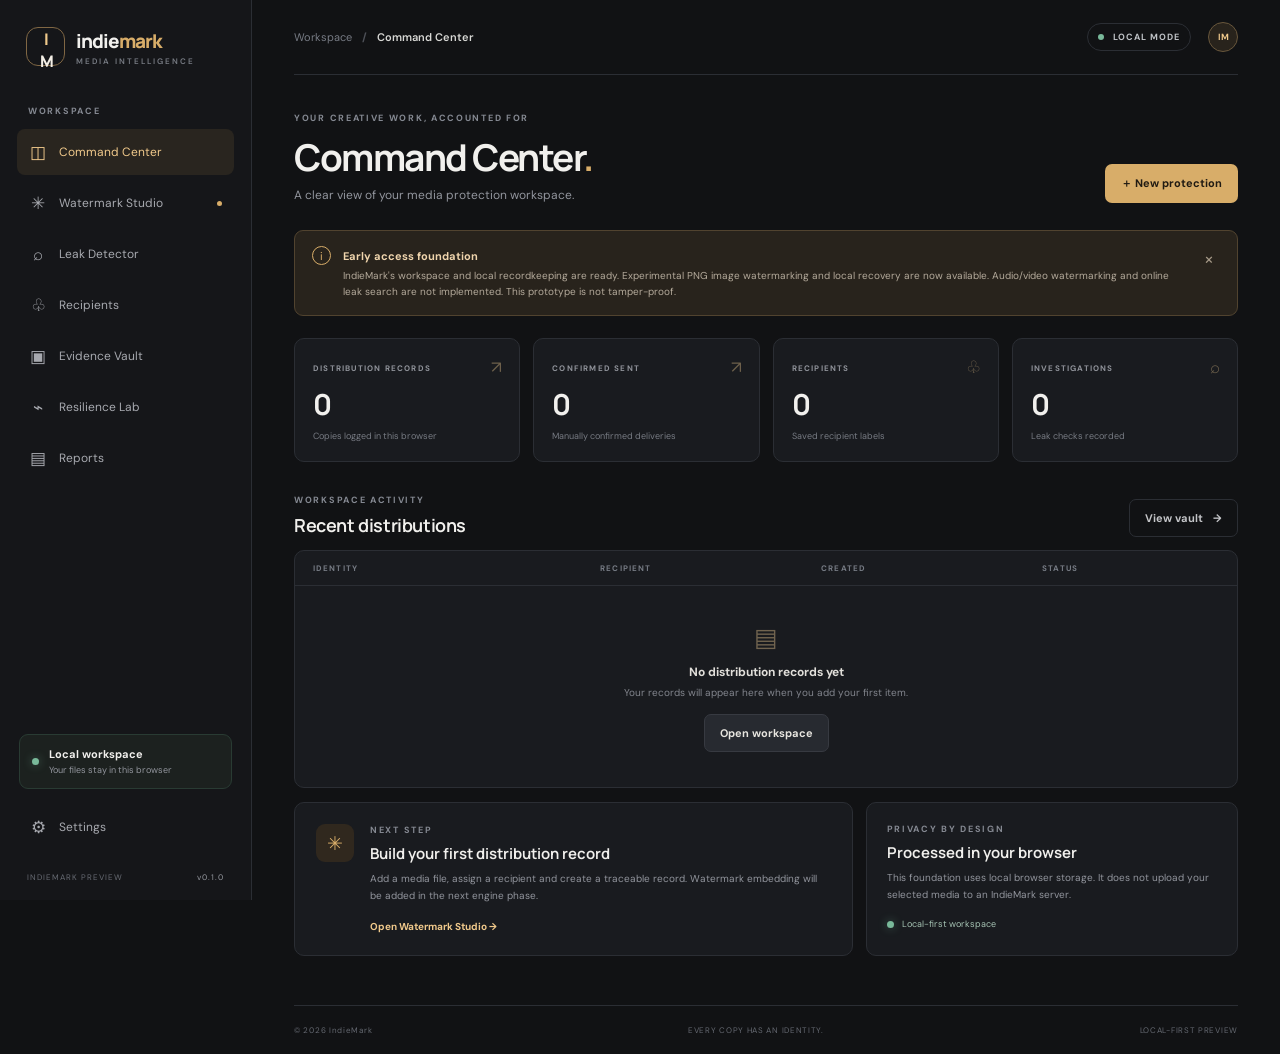
==== index.html @ f2487a39 "Load video engine and local workspace modules" ====
<!doctype html>
<html lang="en">
<head>
  <meta charset="utf-8">
  <meta name="viewport" content="width=device-width, initial-scale=1">
  <meta name="theme-color" content="#111214">
  <meta name="description" content="IndieMark — private, browser-based media protection workspace.">

  <title>IndieMark — Every copy has an identity</title>

  <link rel="preconnect" href="https://fonts.googleapis.com">
  <link rel="preconnect" href="https://fonts.gstatic.com" crossorigin>

  <link href="https://fonts.googleapis.com/css2?family=DM+Sans:wght@400;500;600;700&family=Manrope:wght@400;500;600;700;800&display=swap" rel="stylesheet">

  <link rel="stylesheet" href="styles.css">
</head>

<body>
  <div class="app-shell">

    <aside class="sidebar" id="sidebar">

      <a class="brand" href="#" data-page="dashboard" aria-label="IndieMark home">
        <span class="brand-mark">I<span>M</span></span>
        <span class="brand-name">
          indie<span>mark</span>
          <small>MEDIA INTELLIGENCE</small>
        </span>
      </a>

      <div class="workspace-label">WORKSPACE</div>

      <nav class="nav">
        <button class="nav-item active" data-page="dashboard">
          <span class="nav-icon">◫</span> Command Center
        </button>

        <button class="nav-item" data-page="studio">
          <span class="nav-icon">✳</span> Watermark Studio
          <i class="nav-dot"></i>
        </button>

        <button class="nav-item" data-page="detector">
          <span class="nav-icon">⌕</span> Leak Detector
        </button>

        <button class="nav-item" data-page="recipients">
          <span class="nav-icon">♧</span> Recipients
        </button>

        <button class="nav-item" data-page="vault">
          <span class="nav-icon">▣</span> Evidence Vault
        </button>

        <button class="nav-item" data-page="lab">
          <span class="nav-icon">⌁</span> Resilience Lab
        </button>

        <button class="nav-item" data-page="reports">
          <span class="nav-icon">▤</span> Reports
        </button>
      </nav>

      <div class="sidebar-bottom">

        <div class="local-card">
          <span class="pulse"></span>
          <div>
            <b>Local workspace</b>
            <small>Your files stay in this browser</small>
          </div>
        </div>

        <button class="nav-item" data-page="settings">
          <span class="nav-icon">⚙</span> Settings
        </button>

        <div class="sidebar-foot">
          INDIEMARK PREVIEW <span>v0.1.0</span>
        </div>

      </div>
    </aside>


    <main class="main">

      <header class="topbar">

        <button class="mobile-menu" id="mobileMenu" aria-label="Open navigation">
          ☰
        </button>

        <div class="crumb">
          <span>Workspace</span>
          <b>/</b>
          <strong id="pageCrumb">Command Center</strong>
        </div>

        <div class="top-actions">
          <span class="secure-pill">
            <i></i> LOCAL MODE
          </span>

          <button class="avatar" title="Local profile">IM</button>
        </div>

      </header>


      <!-- COMMAND CENTER -->

      <section class="page active" id="page-dashboard">

        <div class="page-heading">

          <div>
            <div class="eyebrow">YOUR CREATIVE WORK, ACCOUNTED FOR</div>

            <h1>Command Center<span>.</span></h1>

            <p class="subheading">
              A clear view of your media protection workspace.
            </p>
          </div>

          <button class="button primary" data-go="studio">
            ＋ New protection
          </button>

        </div>


        <div class="notice">

          <span class="notice-icon">i</span>

          <div>
            <b>Early access foundation</b>

            <p>
              IndieMark's workspace and local recordkeeping are ready.
              Experimental PNG image watermarking and local recovery are now available.
              Audio/video watermarking and online leak search are not
              implemented. This prototype is not tamper-proof.
            </p>
          </div>

          <button class="notice-close" id="dismissNotice" aria-label="Dismiss">
            ×
          </button>

        </div>


        <div class="stats-grid">

          <article class="stat-card">
            <span class="stat-label">DISTRIBUTION RECORDS</span>
            <strong id="statRecords">0</strong>
            <small>Copies logged in this browser</small>
            <span class="stat-symbol">↗</span>
          </article>

          <article class="stat-card">
            <span class="stat-label">CONFIRMED SENT</span>
            <strong id="statSent">0</strong>
            <small>Manually confirmed deliveries</small>
            <span class="stat-symbol">↗</span>
          </article>

          <article class="stat-card">
            <span class="stat-label">RECIPIENTS</span>
            <strong id="statRecipients">0</strong>
            <small>Saved recipient labels</small>
            <span class="stat-symbol">♧</span>
          </article>

          <article class="stat-card">
            <span class="stat-label">INVESTIGATIONS</span>
            <strong id="statCases">0</strong>
            <small>Leak checks recorded</small>
            <span class="stat-symbol">⌕</span>
          </article>

        </div>


        <div class="section-row">

          <div>
            <div class="eyebrow">WORKSPACE ACTIVITY</div>
            <h2>Recent distributions</h2>
          </div>

          <button class="button ghost" data-go="vault">
            View vault <span>→</span>
          </button>

        </div>


        <div class="panel table-panel">

          <div class="table-head">
            <span>IDENTITY</span>
            <span>RECIPIENT</span>
            <span>CREATED</span>
            <span>STATUS</span>
          </div>

          <div id="recentRows" class="empty-state">

            <div class="empty-icon">▤</div>

            <b>No distribution records yet</b>

            <p>
              Your records will appear here when you add your first item.
            </p>

            <button class="button secondary" data-go="studio">
              Open workspace
            </button>

          </div>

        </div>


        <div class="bottom-grid">

          <article class="panel feature-panel">

            <div class="feature-icon">✳</div>

            <div>
              <div class="eyebrow">NEXT STEP</div>

              <h3>Build your first distribution record</h3>

              <p>
                Add a media file, assign a recipient and create a traceable
                record. Watermark embedding will be added in the next engine
                phase.
              </p>

              <button class="text-button" data-go="studio">
                Open Watermark Studio →
              </button>
            </div>

          </article>


          <article class="panel privacy-panel">

            <div class="eyebrow">PRIVACY BY DESIGN</div>

            <h3>Processed in your browser</h3>

            <p>
              This foundation uses local browser storage. It does not upload
              your selected media to an IndieMark server.
            </p>

            <div class="privacy-line">
              <span class="pulse"></span>
              Local-first workspace
            </div>

          </article>

        </div>

      </section>


      <!-- WATERMARK STUDIO -->

      <section class="page" id="page-studio">

        <div class="page-heading">

          <div>
            <div class="eyebrow">CREATE A TRACEABLE DISTRIBUTION</div>

            <h1>Watermark Studio<span>.</span></h1>

            <p class="subheading">
              Add your media, complete its details, choose a recipient, then create and download the protected copy.
            </p>
          </div>

          <span class="status-chip pending">IMAGE ENGINE · EXPERIMENTAL</span>

        </div>


        <div class="two-col">

          <div class="panel form-panel">

            <div class="panel-title">
              <span class="step">01</span>

              <div>
                <h3>Import your media</h3>
                <p>
                  Choose a file from your device. It stays in this browser
                  session.
                </p>
              </div>
            </div>


            <label class="dropzone" for="mediaInput" id="dropzone">

              <input
                type="file"
                id="mediaInput"
                accept="image/jpeg,image/png,image/webp,audio/*,video/*"
              >

              <span class="upload-icon">↑</span>

              <b>
                Drop a file here or <u>browse files</u>
              </b>

              <small>
                Images, audio and video · Browser-supported formats
              </small>

              <div id="fileInfo" class="file-info"></div>

            </label>


            <div class="field">
              <label for="assetName">Asset / project name</label>

              <input
                id="assetName"
                placeholder="e.g. Summer campaign — hero image"
              >
            </div>


            <div class="field">
              <label for="recipientSelect">Recipient</label>

              <select id="recipientSelect">
                <option value="">Choose a saved recipient</option>
              </select>
              <div class="quick-recipient">
                <input id="quickRecipientName" type="text" maxlength="80" placeholder="Or add a recipient name here">
                <button class="button secondary" type="button" id="quickRecipientAdd">＋ Add</button>
              </div>
              <small class="field-hint">Add and select a recipient here — no need to leave this page.</small>
            </div>


            <div class="field">
              <label for="customLabel">
                Optional distribution label
              </label>

              <input
                id="customLabel"
                maxlength="60"
                placeholder="e.g. Client preview · Round 1"
              >
            </div>


            <button class="button primary full" id="createRecord" disabled>
              Create record & continue <span>→</span>
            </button>


            <p class="fine-print">
              PNG images and supported 16-bit PCM WAV files can receive experimental watermarks. Other media is recorded without embedding. Your source file is never overwritten.
            </p>

          </div>


          <div class="panel preview-panel">

            <div class="panel-title">
              <span class="step">02</span>

              <div>
                <h3>Media preview</h3>
                <p>Review the selected source asset.</p>
              </div>
            </div>


            <div class="preview-stage" id="previewStage">

              <div class="preview-empty">
                <span>◈</span>
                <b>Your media preview</b>
                <small>Select a file to see it here</small>
              </div>

            </div>


            <div class="preview-meta">
              <span>FILE HASH</span>
              <b id="previewHash">Not calculated</b>
            </div>


            <div class="engine-note">
              <span>✧</span>

              <div>
                <b>Experimental PNG watermark engine</b>

                <p>
                  PNG export embeds a recoverable prototype ID. Resizing,
                  cropping, screenshots or lossy compression may destroy it.
                </p>
              </div>
            </div>

          </div>

        </div>

      </section>


      <!-- LEAK DETECTOR -->

      <section class="page" id="page-detector">

        <div class="page-heading">

          <div>
            <div class="eyebrow">VERIFY A SUSPECTED COPY</div>

            <h1>Leak Detector<span>.</span></h1>

            <p class="subheading">
              Try to recover an experimental image watermark, then compare exact file hashes.
            </p>
          </div>

        </div>


        <div class="panel detector-panel">

          <div class="detector-intro">

            <div class="detector-mark">⌕</div>

            <div>
              <h3>Inspect a suspected media file</h3>

              <p>
                Choose a file to calculate its SHA-256 fingerprint and compare
                it with hashes in your local vault.
              </p>
            </div>

          </div>


          <label class="dropzone compact" for="suspectInput">

            <input
              type="file"
              id="suspectInput"
              accept="image/*,audio/*,video/*"
            >

            <span class="upload-icon">↑</span>

            <b>Choose suspected file</b>

            <small>
              Analysis is performed locally in your browser
            </small>

          </label>


          <div id="detectorResult" class="result-box hidden"></div>


          <button class="button primary" id="analyzeSuspect" disabled>
            Analyze file <span>→</span>
          </button>


          <p class="fine-print">
            A recovered ID links to a local distribution record; it does not prove who shared the file. Exact hashes only match identical files. Online searching is not available.
          </p>

        </div>

      </section>


      <!-- RECIPIENTS -->

      <section class="page" id="page-recipients">

        <div class="page-heading">

          <div>
            <div class="eyebrow">PEOPLE & PROJECTS</div>

            <h1>Recipients<span>.</span></h1>

            <p class="subheading">
              Keep recipient labels organized alongside your distribution
              history.
            </p>
          </div>

        </div>


        <div class="panel form-panel narrow">

          <h3>Add a recipient</h3>

          <div class="field">
            <label for="recipientName">Name or label</label>

            <input
              id="recipientName"
              placeholder="Client, studio or collaborator"
            >
          </div>


          <div class="field">
            <label for="recipientNote">Notes (optional)</label>

            <input
              id="recipientNote"
              placeholder="Project or contact context"
            >
          </div>


          <button class="button primary" id="addRecipient">
            ＋ Add recipient
          </button>

        </div>


        <div class="section-row">
          <div>
            <div class="eyebrow">SAVED CONTACTS</div>
            <h2>Recipient register</h2>
          </div>
        </div>


        <div id="recipientList" class="recipient-grid"></div>

      </section>


      <!-- EVIDENCE VAULT -->

      <section class="page" id="page-vault">

        <div class="page-heading">

          <div>
            <div class="eyebrow">YOUR LOCAL RECORDS</div>

            <h1>Evidence Vault<span>.</span></h1>

            <p class="subheading">
              Distribution metadata and file fingerprints saved on this device.
            </p>
          </div>

          <button class="button secondary" id="exportBackup">
            Export backup ↓
          </button>

        </div>


        <div class="vault-banner">

          <span>▣</span>

          <div>
            <b>Metadata-only foundation</b>

            <p>
              This version stores record details and hashes, not your original
              media files. Browser storage can be cleared by your device or
              browser.
            </p>
          </div>

        </div>


        <div class="panel table-panel">

          <div class="table-head vault-head">
            <span>DISTRIBUTION ID</span>
            <span>ASSET</span>
            <span>RECIPIENT</span>
            <span>CREATED</span>
            <span>STATUS</span>
            <span></span>
          </div>

          <div id="vaultRows" class="empty-state">

            <div class="empty-icon">▤</div>

            <b>Your vault is empty</b>

            <p>
              Create a distribution record in Watermark Studio.
            </p>

          </div>

        </div>

      </section>


      <!-- RESILIENCE LAB -->
      <section class="page" id="page-lab">
        <div class="page-heading">
          <div><div class="eyebrow">MEASURE, DON'T GUESS</div><h1>Resilience Lab<span>.</span></h1><p class="subheading">Run real recovery checks after common image transformations.</p></div>
          <span class="status-chip" id="labStatus">READY FOR TESTING</span>
        </div>
        <div class="panel lab-upload-panel">
          <div class="lab-upload-copy"><div class="eyebrow">TEST INPUT</div><h3>Choose a watermarked PNG</h3><p>Use the PNG downloaded from Watermark Studio. The lab checks the original first, then creates transformed copies locally in your browser.</p></div>
          <label class="button secondary lab-file-button" for="labInput">Choose PNG</label>
          <input id="labInput" type="file" accept="image/png,.png" hidden>
          <div class="lab-file-meta" id="labFileMeta">No test image selected</div>
          <div class="lab-baseline" id="labBaseline">Baseline check has not run.</div>
          <button class="button primary" id="runLab" disabled>Run resilience tests <span>→</span></button>
        </div>
        <div class="lab-results-head"><div><div class="eyebrow">MEASURED OUTCOMES</div><h2>Transformation results</h2></div><span class="fine-print" id="labSummary">No tests run yet</span></div>
        <div class="lab-results" id="labResults"><div class="panel lab-empty"><div class="lab-symbol">⌁</div><b>Your test results will appear here</b><p>Select a watermarked PNG to begin. Every result comes from an actual extraction attempt.</p></div></div>
        <div class="panel lab-side lab-disclaimer">
          <div class="eyebrow">HOW TO READ THESE RESULTS</div>
          <div class="legend"><i class="good"></i><div><b>Recovered</b><small>The payload was recovered and its ID matched the baseline ID.</small></div></div>
          <div class="legend"><i class="warn"></i><div><b>Different / incomplete</b><small>A payload was detected, but it did not match the baseline ID.</small></div></div>
          <div class="legend"><i class="bad"></i><div><b>Not recovered</b><small>The extraction engine could not recover a valid payload.</small></div></div>
          <p class="fine-print">These are local prototype tests, not independent forensic validation. Canvas re-rendering is not a real screenshot, and results do not predict how every platform will process an image.</p>
        </div>
      </section>


      <!-- REPORTS -->

      <section class="page" id="page-reports">

        <div class="page-heading">

          <div>
            <div class="eyebrow">DOCUMENT YOUR WORK</div>

            <h1>Reports<span>.</span></h1>

            <p class="subheading">
              Export a portable copy of your local distribution register.
            </p>
          </div>

        </div>


        <div class="panel report-panel">

          <div class="report-icon">▤</div>

          <h3>Distribution register export</h3>

          <p>
            Download your distribution metadata as a JSON backup. It includes
            IDs, recipient labels, timestamps and file hashes where available.
          </p>

          <button class="button primary" id="exportReport">
            Export distribution report ↓
          </button>

          <p class="fine-print">
            This is a technical activity record, not a certified forensic
            report or proof of who published a file.
          </p>

        </div>

      </section>


      <!-- SETTINGS -->

      <section class="page" id="page-settings">

        <div class="page-heading">

          <div>
            <div class="eyebrow">CONTROL YOUR WORKSPACE</div>

            <h1>Settings<span>.</span></h1>

            <p class="subheading">
              Privacy, local data and workspace controls.
            </p>
          </div>

        </div>


        <div class="settings-stack">


          <div class="panel setting-row">

            <div>
              <h3>Local data storage</h3>
              <p>Records are stored in this browser on this device.</p>
            </div>

            <span class="status-chip good">ON DEVICE</span>

          </div>


          <div class="panel setting-row">

            <div>
              <h3>External media uploads</h3>
              <p>
                This foundation does not upload selected media to an
                IndieMark server.
              </p>
            </div>

            <span class="status-chip good">NOT USED</span>

          </div>


          <div class="panel setting-row">

            <div>
              <h3>Export your records</h3>
              <p>
                Create a JSON backup before clearing browser data.
              </p>
            </div>

            <button class="button secondary" id="settingsExport">
              Export backup
            </button>

          </div>


          <div class="panel danger-zone">

            <div>
              <h3>Delete local workspace data</h3>

              <p>
                Permanently remove recipients and distribution records saved
                by this preview in this browser.
              </p>
            </div>

            <button class="button danger" id="clearData">
              Clear local data
            </button>

          </div>

        </div>


        <div class="legal-links">

          <b>LEGAL & PRIVACY FRAMEWORK</b>

          <p>
            Privacy Policy · Terms of Service · Copyright & Ownership ·
            Data Storage Policy · Security Disclosure · Cookies & Tracking
          </p>

          <small>
            These policy pages must be completed and reviewed before public
            production launch.
          </small>

        </div>

      </section>


      <footer class="footer">

        <span>© 2026 IndieMark</span>

        <span>EVERY COPY HAS AN IDENTITY.</span>

        <span>LOCAL-FIRST PREVIEW</span>

      </footer>

    </main>

  </div>


  <div class="toast" id="toast" role="status"></div>

  <script src="engines/watermark-core.js"></script>
  <script src="engines/image-engine.js"></script>
  <script src="engines/audio-engine.js"></script>
  <script src="engines/video-engine.js"></script>
  <script src="modules/database.js"></script>
  <script src="modules/fingerprint.js"></script>
  <script src="modules/distribution.js"></script>
  <script src="modules/recipients.js"></script>
  <script src="modules/leak-detector.js"></script>
  <script src="modules/resilience-lab.js"></script>
  <script src="modules/evidence-vault.js"></script>
  <script src="modules/backup.js"></script>
  <script src="modules/report-generator.js"></script>
  <script src="app.js"></script>

</body>
</html>
---- styles.css ----
:root {
  --bg: #111214;
  --panel: #191b1f;
  --panel2: #202329;
  --line: #2b2e34;
  --text: #f1f0ed;
  --muted: #92959d;
  --gold: #d8ad69;
  --gold2: #f0c98b;
  --green: #79b99a;
  --red: #d98282;
  --font: 'DM Sans', sans-serif;
  --display: 'Manrope', sans-serif;
}

* {
  box-sizing: border-box;
}

body {
  margin: 0;
  background: var(--bg);
  color: var(--text);
  font-family: var(--font);
  font-size: 14px;
}

button,
input,
select {
  font: inherit;
}

button {
  cursor: pointer;
}

.app-shell {
  min-height: 100vh;
}

.sidebar {
  width: 252px;
  position: fixed;
  inset: 0 auto 0 0;
  background: #151619;
  border-right: 1px solid var(--line);
  padding: 27px 17px 18px;
  display: flex;
  flex-direction: column;
  z-index: 5;
}

.brand {
  display: flex;
  align-items: center;
  gap: 11px;
  text-decoration: none;
  color: var(--text);
  padding: 0 9px 39px;
}

.brand-mark {
  width: 39px;
  height: 39px;
  border: 1px solid #806744;
  border-radius: 12px;
  display: grid;
  place-items: center;
  color: var(--gold2);
  font-family: var(--display);
  font-weight: 800;
  font-size: 16px;
  letter-spacing: -2px;
}

.brand-mark span {
  color: #f3eee5;
}

.brand-name {
  font: 800 19px var(--display);
  letter-spacing: -1px;
}

.brand-name > span {
  color: var(--gold);
}

.brand-name small {
  display: block;
  font: 600 8px var(--font);
  letter-spacing: 2px;
  color: #777b83;
  margin-top: 2px;
}

.workspace-label,
.eyebrow {
  font-size: 9px;
  font-weight: 700;
  letter-spacing: 1.7px;
  color: #858992;
}

.workspace-label {
  padding: 0 11px 12px;
}

.nav {
  display: grid;
  gap: 5px;
}

.nav-item {
  border: 0;
  background: transparent;
  color: #a7a9af;
  text-align: left;
  padding: 12px;
  border-radius: 8px;
  display: flex;
  align-items: center;
  gap: 12px;
  font-size: 12px;
  transition: .2s;
  width: 100%;
}

.nav-item:hover {
  background: #202227;
  color: #fff;
}

.nav-item.active {
  background: #29251f;
  color: var(--gold2);
}

.nav-icon {
  width: 18px;
  text-align: center;
  font-size: 17px;
  color: inherit;
}

.nav-dot {
  width: 5px;
  height: 5px;
  border-radius: 50%;
  background: var(--gold);
  margin-left: auto;
}

.sidebar-bottom {
  margin-top: auto;
}

.local-card {
  display: flex;
  gap: 10px;
  align-items: center;
  background: #1c211f;
  border: 1px solid #293b33;
  padding: 12px;
  border-radius: 9px;
  margin: 0 2px 15px;
}

.local-card b,
.local-card small {
  display: block;
}

.local-card b {
  font-size: 11px;
}

.local-card small {
  font-size: 9px;
  color: var(--muted);
  margin-top: 3px;
}

.pulse {
  width: 7px;
  height: 7px;
  background: var(--green);
  border-radius: 50%;
  box-shadow: 0 0 10px #79b99a77;
  flex: none;
}

.sidebar-foot {
  font-size: 8px;
  letter-spacing: 1px;
  color: #686c74;
  padding: 22px 10px 0;
}

.sidebar-foot span {
  float: right;
  color: #9699a0;
}

.main {
  margin-left: 252px;
  min-height: 100vh;
  padding: 0 42px;
  max-width: 1800px;
}

.topbar {
  height: 75px;
  border-bottom: 1px solid var(--line);
  display: flex;
  align-items: center;
  justify-content: space-between;
}

.crumb {
  display: flex;
  gap: 10px;
  align-items: center;
  font-size: 11px;
  color: #777b84;
}

.crumb b {
  color: #4e5158;
}

.crumb strong {
  font-weight: 600;
  color: #d8d8d5;
}

.top-actions {
  display: flex;
  align-items: center;
  gap: 17px;
}

.secure-pill,
.status-chip {
  font-size: 9px;
  letter-spacing: 1px;
  font-weight: 700;
  padding: 7px 10px;
  border: 1px solid var(--line);
  border-radius: 30px;
  color: #bfc2c6;
}

.secure-pill i {
  display: inline-block;
  width: 6px;
  height: 6px;
  border-radius: 50%;
  background: var(--green);
  margin-right: 6px;
}

.avatar {
  width: 30px;
  height: 30px;
  border-radius: 50%;
  border: 1px solid #69573c;
  background: #28231c;
  color: var(--gold2);
  font-size: 9px;
  font-weight: 700;
}

.mobile-menu {
  display: none;
  background: none;
  border: 0;
  color: white;
}

.page {
  display: none;
  padding: 37px 0 24px;
  animation: fade .25s ease;
}

.page.active {
  display: block;
}

@keyframes fade {
  from {
    opacity: .5;
    transform: translateY(4px);
  }
  to {
    opacity: 1;
    transform: none;
  }
}

.page-heading {
  display: flex;
  justify-content: space-between;
  align-items: flex-end;
  gap: 20px;
  margin-bottom: 27px;
}

.page-heading h1 {
  font: 700 clamp(27px, 3vw, 37px) var(--display);
  letter-spacing: -1.5px;
  margin: 8px 0 5px;
}

.page-heading h1 span {
  color: var(--gold);
}

.subheading {
  color: var(--muted);
  margin: 0;
  font-size: 12px;
}

.button {
  border: 1px solid transparent;
  border-radius: 7px;
  padding: 11px 15px;
  font-size: 11px;
  font-weight: 700;
  display: inline-flex;
  align-items: center;
  justify-content: center;
  gap: 10px;
  transition: .2s;
}

.button.primary {
  background: var(--gold);
  color: #211b13;
}

.button.primary:hover {
  background: var(--gold2);
  transform: translateY(-1px);
}

.button.primary:disabled {
  opacity: .4;
  cursor: not-allowed;
  transform: none;
}

.button.secondary {
  background: #272a30;
  color: #e7e5df;
  border-color: #373a41;
}

.button.ghost {
  background: transparent;
  color: #c4c5c8;
  border-color: var(--line);
}

.button.danger {
  background: #3b2325;
  color: #e8a2a2;
  border-color: #603639;
}

.button.full {
  width: 100%;
  margin-top: 8px;
}

.notice {
  display: flex;
  align-items: flex-start;
  gap: 12px;
  padding: 15px 17px;
  border: 1px solid #51432f;
  background: #28231c;
  border-radius: 9px;
  margin-bottom: 22px;
}

.notice-icon {
  width: 19px;
  height: 19px;
  border: 1px solid var(--gold);
  border-radius: 50%;
  display: grid;
  place-items: center;
  color: var(--gold);
  font-size: 11px;
  flex: none;
}

.notice b {
  font-size: 11px;
  color: #f0d5ad;
}

.notice p {
  margin: 4px 0 0;
  color: #b4aa9b;
  font-size: 10px;
  line-height: 1.6;
}

.notice-close {
  margin-left: auto;
  background: none;
  border: 0;
  color: #a69a88;
  font-size: 18px;
}

.stats-grid {
  display: grid;
  grid-template-columns: repeat(4, 1fr);
  gap: 13px;
}

.stat-card,
.panel {
  background: var(--panel);
  border: 1px solid var(--line);
  border-radius: 10px;
}

.stat-card {
  padding: 18px;
  position: relative;
  min-height: 119px;
}

.stat-label {
  font-size: 8px;
  letter-spacing: 1.2px;
  color: #90939a;
  font-weight: 700;
}

.stat-card strong {
  display: block;
  font: 700 29px var(--display);
  margin: 9px 0 1px;
}

.stat-card small {
  font-size: 9px;
  color: #777b83;
}

.stat-symbol {
  position: absolute;
  right: 17px;
  top: 17px;
  color: #6d604b;
  font-size: 17px;
}

.section-row {
  display: flex;
  justify-content: space-between;
  align-items: flex-end;
  margin: 32px 0 13px;
}

.section-row h2 {
  font: 650 18px var(--display);
  margin: 7px 0 0;
  letter-spacing: -.4px;
}

.table-panel {
  overflow: hidden;
}

.table-head {
  display: grid;
  grid-template-columns: 1.3fr 1fr 1fr .8fr;
  padding: 12px 18px;
  border-bottom: 1px solid var(--line);
  font-size: 8px;
  letter-spacing: 1.1px;
  color: #777c85;
  font-weight: 700;
}

.empty-state {
  text-align: center;
  padding: 35px 15px;
  color: #a5a7ad;
}

.empty-icon {
  font-size: 25px;
  color: #71644f;
  margin-bottom: 10px;
}

.empty-state b {
  display: block;
  font-size: 12px;
  color: #e1dfda;
}

.empty-state p {
  font-size: 10px;
  color: #82858d;
  margin: 6px 0 15px;
}

.bottom-grid {
  display: grid;
  grid-template-columns: 1.5fr 1fr;
  gap: 13px;
  margin-top: 14px;
}

.feature-panel {
  display: flex;
  gap: 16px;
  padding: 21px;
}

.feature-icon {
  width: 38px;
  height: 38px;
  border-radius: 9px;
  background: #30281e;
  color: var(--gold);
  display: grid;
  place-items: center;
  font-size: 19px;
  flex: none;
}

.feature-panel h3,
.privacy-panel h3 {
  font: 650 15px var(--display);
  margin: 7px 0;
}

.feature-panel p,
.privacy-panel p {
  font-size: 10px;
  color: var(--muted);
  line-height: 1.65;
  margin: 0 0 12px;
}

.text-button {
  border: 0;
  background: none;
  padding: 0;
  color: var(--gold2);
  font-size: 10px;
  font-weight: 700;
}

.privacy-panel {
  padding: 20px;
}

.privacy-line {
  display: flex;
  gap: 8px;
  align-items: center;
  font-size: 9px;
  color: #a6c4b4;
  margin-top: 15px;
}

.two-col {
  display: grid;
  grid-template-columns: 1fr 1fr;
  gap: 15px;
}

.form-panel,
.preview-panel,
.detector-panel {
  padding: 22px;
}

.panel-title {
  display: flex;
  gap: 12px;
  align-items: flex-start;
  margin-bottom: 20px;
}

.step {
  width: 26px;
  height: 26px;
  border: 1px solid #66543a;
  border-radius: 7px;
  display: grid;
  place-items: center;
  color: var(--gold);
  font-size: 10px;
  font-weight: 700;
  flex: none;
}

.panel-title h3,
.form-panel h3,
.detector-intro h3,

/* RESILIENCE LAB INTERFACE */
.lab-upload-panel{padding:23px;display:grid;grid-template-columns:minmax(0,1fr) auto;gap:12px 22px;align-items:center;margin-bottom:28px}
.lab-upload-copy h3{margin:7px 0;font:650 19px var(--display)}
.lab-upload-copy p{max-width:720px;color:var(--muted);font-size:11px;line-height:1.7;margin:0}
.lab-file-button{cursor:pointer}
.lab-file-meta,.lab-baseline{color:var(--muted);font-size:10px;overflow-wrap:anywhere}
.lab-baseline{grid-column:1/-1;padding:11px 13px;border:1px solid var(--line);border-radius:7px;background:#1b1d21}
#runLab{justify-self:start}
.lab-results-head{display:flex;justify-content:space-between;align-items:end;gap:15px;margin-bottom:13px}
.lab-results-head h2{font:650 18px var(--display);margin:7px 0 0}
.lab-results{display:grid;grid-template-columns:repeat(2,minmax(0,1fr));gap:11px}
.lab-empty{grid-column:1/-1;padding:30px;text-align:center}
.lab-empty b{display:block;margin-top:10px}
.lab-empty p{color:var(--muted);font-size:11px}
.lab-result-card{padding:16px;min-width:0}
.lab-result-top{display:flex;justify-content:space-between;gap:12px;align-items:start}
.lab-result-top b,.lab-result-top small{display:block}
.lab-result-top b{font-size:12px}
.lab-result-top small{color:var(--muted);font-size:9px;margin-top:4px}
.lab-result-status{flex:none;font-size:8px;font-weight:800;letter-spacing:.8px}
.lab-result-status.good{color:var(--green)}
.lab-result-status.warn{color:#d7b276}
.lab-result-status.bad{color:#d98787}
.lab-result-card p{color:var(--muted);font-size:10px;line-height:1.6;margin:13px 0 0;overflow-wrap:anywhere}
.lab-disclaimer{margin-top:18px;padding:20px}
.lab-disclaimer .legend{margin-top:17px}
.lab-disclaimer>.fine-print{margin-top:20px;line-height:1.7}

.lab-main h3,
.lab-side h3,
.report-panel h3 {
  font: 650 15px var(--display);
  margin: 1px 0 5px;
}

.panel-title p,
.detector-intro p {
  font-size: 10px;
  color: var(--muted);
  margin: 0;
  line-height: 1.5;
}

.dropzone {
  border: 1px dashed #55504a;
  border-radius: 9px;
  min-height: 142px;
  display: flex;
  flex-direction: column;
  align-items: center;
  justify-content: center;
  gap: 8px;
  background: #17191c;
  cursor: pointer;
  text-align: center;
  padding: 15px;
  transition: .2s;
}

.dropzone:hover,
.dropzone.dragover {
  border-color: var(--gold);
  background: #211f1b;
}

.dropzone input {
  display: none;
}

.upload-icon {
  width: 28px;
  height: 28px;
  border-radius: 8px;
  background: #30281e;
  color: var(--gold);
  display: grid;
  place-items: center;
  font-size: 17px;
}

.dropzone b {
  font-size: 10px;
  color: #dedbd5;
}

.dropzone u {
  color: var(--gold2);
  text-underline-offset: 3px;
}

.dropzone small {
  font-size: 9px;
  color: #777b83;
}

.file-info {
  font-size: 9px;
  color: var(--green);
  max-width: 100%;
  overflow-wrap: anywhere;
}

.field {
  margin-top: 15px;
}

.field label {
  display: block;
  font-size: 9px;
  color: #b9bbc0;
  font-weight: 600;
  margin-bottom: 7px;
}

.field input,
.field select {
  width: 100%;
  background: #131518;
  border: 1px solid #34373e;
  border-radius: 6px;
  color: #e9e7e2;
  padding: 11px;
  font-size: 10px;
  outline: none;
}

.field input:focus,
.field select:focus {
  border-color: #94774d;
}

.field input::placeholder {
  color: #62666e;
}

.fine-print {
  font-size: 9px;
  line-height: 1.6;
  color: #737780;
  margin: 12px 0 0;
}

.preview-stage {
  height: 285px;
  background: #131518;
  border: 1px solid #2d3036;
  border-radius: 8px;
  display: grid;
  place-items: center;
  overflow: hidden;
}

.preview-empty {
  text-align: center;
  color: #777b83;
}

.preview-empty span {
  font-size: 28px;
  color: #8b744f;
  display: block;
  margin-bottom: 10px;
}

.preview-empty b,
.preview-empty small {
  display: block;
}

.preview-empty b {
  font-size: 11px;
  color: #c6c5c0;
}

.preview-empty small {
  font-size: 9px;
  margin-top: 5px;
}

.preview-stage img,
.preview-stage video {
  max-width: 100%;
  max-height: 100%;
  object-fit: contain;
}

.preview-stage audio {
  width: 85%;
}

.preview-meta {
  display: flex;
  justify-content: space-between;
  gap: 10px;
  padding: 13px 2px;
  border-bottom: 1px solid var(--line);
}

.preview-meta span {
  font-size: 8px;
  letter-spacing: 1px;
  color: #858992;
}

.preview-meta b {
  font: 500 9px monospace;
  color: #b6b8bd;
  overflow-wrap: anywhere;
  text-align: right;
}

.engine-note {
  display: flex;
  gap: 10px;
  background: #28231c;
  border: 1px solid #4a3d2c;
  padding: 12px;
  border-radius: 7px;
  margin-top: 13px;
}

.engine-note > span {
  color: var(--gold);
  font-size: 15px;
}

.engine-note b {
  font-size: 10px;
  color: #e4c99e;
}

.engine-note p {
  font-size: 9px;
  color: #aaa092;
  line-height: 1.5;
  margin: 4px 0 0;
}

.status-chip.pending {
  color: #d6b47e;
  border-color: #665239;
  background: #2a241c;
}

.status-chip.good {
  color: #8ec5a7;
  border-color: #355443;
  background: #1e2a24;
}

.narrow {
  max-width: 520px;
}

.narrow h3 {
  margin-bottom: 18px;
}

.recipient-grid {
  display: grid;
  grid-template-columns: repeat(3, 1fr);
  gap: 12px;
}

.recipient-card {
  padding: 17px;
  background: var(--panel);
  border: 1px solid var(--line);
  border-radius: 9px;
}

.recipient-card b {
  font-size: 12px;
}

.recipient-card p {
  font-size: 9px;
  color: var(--muted);
  margin: 6px 0;
}

.recipient-card small {
  font-size: 8px;
  color: #777b83;
}

.vault-banner {
  display: flex;
  gap: 13px;
  padding: 16px;
  background: #1c211f;
  border: 1px solid #304238;
  border-radius: 9px;
  margin-bottom: 16px;
}

.vault-banner > span {
  font-size: 20px;
  color: var(--green);
}

.vault-banner b {
  font-size: 11px;
}

.vault-banner p {
  font-size: 9px;
  color: #9ca9a1;
  margin: 5px 0 0;
  line-height: 1.5;
}

.vault-head {
  grid-template-columns: 1.2fr 1fr 1fr .8fr .7fr 35px;
}

.data-row {
  display: grid;
  grid-template-columns: 1.2fr 1fr 1fr .8fr .7fr 35px;
  align-items: center;
  padding: 13px 18px;
  border-bottom: 1px solid #292c32;
  font-size: 9px;
  color: #c7c8ca;
  gap: 8px;
}

.data-row:last-child {
  border-bottom: 0;
}

.data-row code {
  color: var(--gold2);
  font-size: 9px;
}

.mini-status {
  font-size: 8px;
  padding: 5px 7px;
  border-radius: 20px;
  background: #29251f;
  color: #d8b77f;
  white-space: nowrap;
}

.mini-status.sent {
  background: #1e2b24;
  color: #91c6a8;
}

.row-delete {
  border: 0;
  background: none;
  color: #777b83;
  font-size: 14px;
}

.row-delete:hover {
  color: var(--red);
}

.detector-panel {
  max-width: 760px;
}

.detector-intro {
  display: flex;
  gap: 14px;
  align-items: center;
  margin-bottom: 20px;
}

.detector-mark {
  width: 44px;
  height: 44px;
  border-radius: 10px;
  background: #2b261f;
  color: var(--gold);
  display: grid;
  place-items: center;
  font-size: 26px;
}

.dropzone.compact {
  min-height: 125px;
  margin-bottom: 16px;
}

.result-box {
  border: 1px solid #365542;
  background: #1d2923;
  border-radius: 8px;
  padding: 14px;
  margin: 15px 0;
  color: #a9cbb8;
  font-size: 10px;
  line-height: 1.6;
  overflow-wrap: anywhere;
}

.result-box.mismatch {
  border-color: #675337;
  background: #29241d;
  color: #d7bd91;
}

.hidden {
  display: none !important;
}

.lab-grid {
  display: grid;
  grid-template-columns: 1.5fr 1fr;
  gap: 14px;
}

.lab-main,
.lab-side {
  padding: 23px;
}

.lab-symbol {
  width: 42px;
  height: 42px;
  border-radius: 10px;
  background: #30281e;
  color: var(--gold);
  display: grid;
  place-items: center;
  font-size: 23px;
  margin-bottom: 17px;
}

.lab-main > p,
.lab-side > p,
.report-panel > p {
  font-size: 10px;
  line-height: 1.7;
  color: var(--muted);
}

.test-list {
  display: grid;
  grid-template-columns: 1fr 1fr;
  gap: 0 18px;
  margin: 20px 0;
}

.test-list div {
  padding: 12px 0;
  border-bottom: 1px solid var(--line);
  font-size: 10px;
  color: #c8c7c2;
}

.test-list span {
  font: 600 9px monospace;
  color: var(--gold);
  margin-right: 10px;
}

.legend {
  display: flex;
  gap: 10px;
  align-items: flex-start;
  margin: 20px 0;
}

.legend i {
  width: 8px;
  height: 8px;
  border-radius: 50%;
  margin-top: 4px;
}

.legend .good {
  background: var(--green);
}

.legend .warn {
  background: var(--gold);
}

.legend .bad {
  background: var(--red);
}

.legend b,
.legend small {
  display: block;
}

.legend b {
  font-size: 10px;
}

.legend small {
  font-size: 9px;
  color: var(--muted);
  margin-top: 4px;
}

.report-panel {
  max-width: 560px;
  padding: 27px;
}

.report-icon {
  width: 45px;
  height: 45px;
  border-radius: 10px;
  background: #30281e;
  color: var(--gold);
  display: grid;
  place-items: center;
  font-size: 23px;
  margin-bottom: 17px;
}

.report-panel > p {
  margin-bottom: 20px;
}

.settings-stack {
  display: grid;
  gap: 12px;
  max-width: 850px;
}

.setting-row,
.danger-zone {
  padding: 18px;
  display: flex;
  justify-content: space-between;
  align-items: center;
  gap: 15px;
}

.setting-row h3,
.danger-zone h3 {
  font: 650 12px var(--display);
  margin: 0 0 5px;
}

.setting-row p,
.danger-zone p {
  font-size: 9px;
  color: var(--muted);
  margin: 0;
}

.danger-zone {
  border-color: #573638;
}

.danger-zone h3 {
  color: #e3a0a0;
}

.legal-links {
  margin-top: 25px;
  padding: 17px;
  border-top: 1px solid var(--line);
  max-width: 850px;
}

.legal-links b {
  font-size: 9px;
  letter-spacing: 1px;
  color: #c9b18d;
}

.legal-links p {
  font-size: 9px;
  color: #a7a9af;
  line-height: 1.8;
}

.legal-links small {
  font-size: 8px;
  color: #747881;
}

.footer {
  border-top: 1px solid var(--line);
  padding: 19px 0;
  margin-top: 25px;
  display: flex;
  justify-content: space-between;
  color: #656971;
  font-size: 8px;
  letter-spacing: .7px;
}

.toast {
  position: fixed;
  bottom: 22px;
  right: 24px;
  background: #e0bb80;
  color: #211b13;
  padding: 12px 17px;
  border-radius: 7px;
  font-size: 10px;
  font-weight: 700;
  opacity: 0;
  transform: translateY(8px);
  transition: .25s;
  pointer-events: none;
  z-index: 10;
}

.toast.show {
  opacity: 1;
  transform: none;
}

@media (max-width: 1100px) {
  .main {
    padding: 0 25px;
  }

  .sidebar {
    width: 225px;
  }

  .main {
    margin-left: 225px;
  }

  .stats-grid {
    grid-template-columns: repeat(2, 1fr);
  }

  .recipient-grid {
    grid-template-columns: repeat(2, 1fr);
  }
}

@media (max-width: 760px) {
  .sidebar {
    transform: translateX(-100%);
    transition: .25s;
    width: 260px;
    box-shadow: 10px 0 35px #0008;
  }

  .sidebar.open {
    transform: none;
  }

  .main {
    margin-left: 0;
    padding: 0 17px;
  }

  .topbar {
    height: 62px;
  }

  .mobile-menu {
    display: block;
    font-size: 18px;
  }

  .crumb {
    margin-right: auto;
    margin-left: 12px;
    font-size: 10px;
  }

  .secure-pill {
    font-size: 8px;
    padding: 6px;
  }

  .page {
    padding-top: 27px;
  }

  .page-heading {
    align-items: flex-start;
    flex-direction: column;
  }

  .page-heading .button {
    align-self: stretch;
  }

  .stats-grid {
    gap: 9px;
  }

  .stat-card {
    padding: 13px;
    min-height: 108px;
  }

  .stat-card strong {
    font-size: 25px;
  }

  .stat-label {
    font-size: 7px;
  }

  .bottom-grid,
  .two-col,
  .lab-grid {
    grid-template-columns: 1fr;
  }

  .feature-panel {
    padding: 16px;
  }

  .table-head {
    display: none;
  }

  .data-row {
    grid-template-columns: 1fr 1fr;
    gap: 8px;
    padding: 14px;
  }

  .data-row > *:nth-child(1):before {
    content: "ID ";
    color: #777;
  }

  .data-row > *:nth-child(2):before {
    content: "ASSET ";
    color: #777;
  }

  .data-row > *:nth-child(3):before {
    content: "TO ";
    color: #777;
  }

  .data-row > *:nth-child(4):before {
    content: "DATE ";
    color: #777;
  }

  .data-row > *:nth-child(5):before {
    content: "STATUS ";
    color: #777;
  }

  .vault-head {
    display: none;
  }

  .recipient-grid {
    grid-template-columns: 1fr;
  }

  .footer {
    gap: 10px;
    flex-wrap: wrap;
    font-size: 7px;
  }

  .preview-stage {
    height: 230px;
  }

  .notice {
    padding: 12px;
  }

  .setting-row,
  .danger-zone {
    align-items: flex-start;
    flex-direction: column;
  }

  .test-list {
    grid-template-columns: 1fr;
  }

  .top-actions {
    gap: 8px;
  }
}

.mark-sent {
  border: 1px solid #5a4b35;
  background: #2c261e;
  color: #e2c28f;
  border-radius: 5px;
  padding: 5px 7px;
  font-size: 8px;
  white-space: nowrap;
}

.mark-sent:hover {
  background: #3a3023;
}

.sent-date {
  font-size: 8px;
  color: #8fc5a7;
  white-space: nowrap;
}

.row-actions {
  display: flex;
  align-items: center;
  gap: 7px;
}

.data-row {
  min-width: 720px;
}

.table-panel {
  overflow-x: auto;
}

@media (max-width: 760px) {
  .data-row {
    min-width: 560px;
  }

  .table-panel {
    overflow-x: auto;
  }
}


@media (max-width:760px){
 .lab-upload-panel{grid-template-columns:1fr}
 .lab-file-button,#runLab{width:100%}
 .lab-results{grid-template-columns:1fr}
 .lab-results-head{align-items:start;flex-direction:column}
}

/* Watermark Studio quick recipient controls */
.quick-recipient{display:flex;gap:8px;margin-top:10px;align-items:center}
.quick-recipient input{min-width:0;flex:1}
.field-hint{display:block;margin-top:7px;color:var(--muted,#8b929c);font-size:12px;line-height:1.5}
@media(max-width:520px){.quick-recipient{align-items:stretch}.quick-recipient .button{white-space:nowrap}}
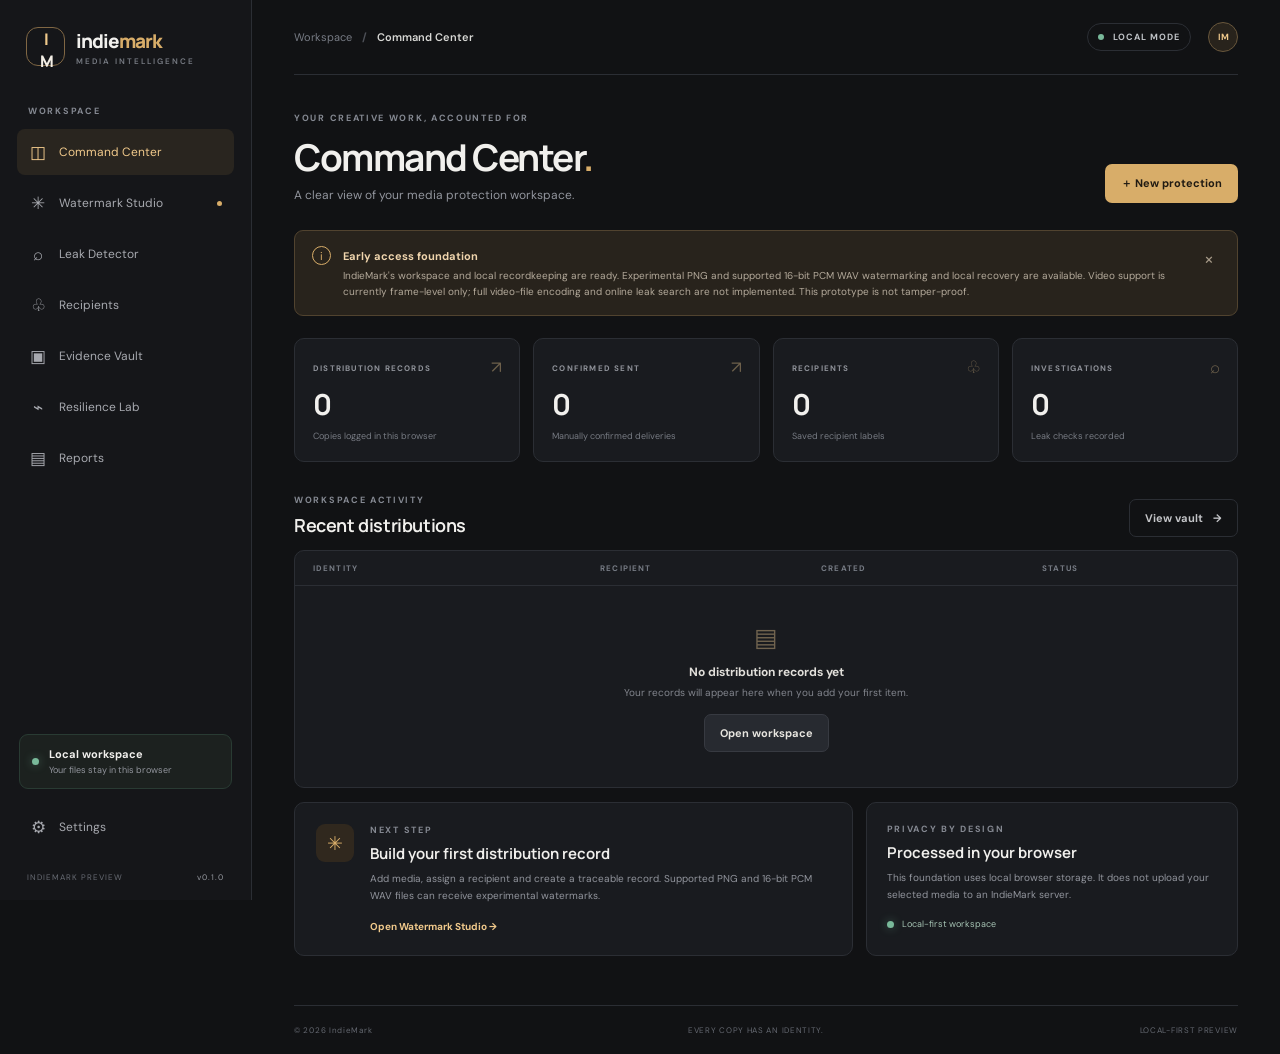
==== commit 4e3d7600: "Add project icon and link legal information pages" ====
--- a/index.html
+++ b/index.html
@@ -13,6 +13,7 @@
 
   <link href="https://fonts.googleapis.com/css2?family=DM+Sans:wght@400;500;600;700&family=Manrope:wght@400;500;600;700;800&display=swap" rel="stylesheet">
 
+  <link rel="icon" type="image/svg+xml" href="assets/icons/indie-mark.svg">
   <link rel="stylesheet" href="styles.css">
 </head>
 
@@ -141,9 +142,7 @@
 
             <p>
               IndieMark's workspace and local recordkeeping are ready.
-              Experimental PNG image watermarking and local recovery are now available.
-              Audio/video watermarking and online leak search are not
-              implemented. This prototype is not tamper-proof.
+              Experimental PNG and supported 16-bit PCM WAV watermarking and local recovery are available. Video support is currently frame-level only; full video-file encoding and online leak search are not implemented. This prototype is not tamper-proof.
             </p>
           </div>
 
@@ -241,9 +240,7 @@
               <h3>Build your first distribution record</h3>
 
               <p>
-                Add a media file, assign a recipient and create a traceable
-                record. Watermark embedding will be added in the next engine
-                phase.
+                Add media, assign a recipient and create a traceable record. Supported PNG and 16-bit PCM WAV files can receive experimental watermarks.
               </p>
 
               <button class="text-button" data-go="studio">
@@ -799,16 +796,8 @@
         <div class="legal-links">
 
           <b>LEGAL & PRIVACY FRAMEWORK</b>
-
-          <p>
-            Privacy Policy · Terms of Service · Copyright & Ownership ·
-            Data Storage Policy · Security Disclosure · Cookies & Tracking
-          </p>
-
-          <small>
-            These policy pages must be completed and reviewed before public
-            production launch.
-          </small>
+          <p><a href="legal/privacy-policy.html">Privacy Policy</a> · <a href="legal/terms.html">Terms of Use</a> · <a href="legal/copyright.html">Copyright & Ownership</a> · <a href="legal/security.html">Security Disclosure</a></p>
+          <small>These starter policies are informational templates, not legal advice. Review them before public production use.</small>
 
         </div>
 
@@ -845,6 +834,7 @@
   <script src="modules/evidence-vault.js"></script>
   <script src="modules/backup.js"></script>
   <script src="modules/report-generator.js"></script>
+  <script src="modules/worker-bridge.js"></script>
   <script src="app.js"></script>
 
 </body>
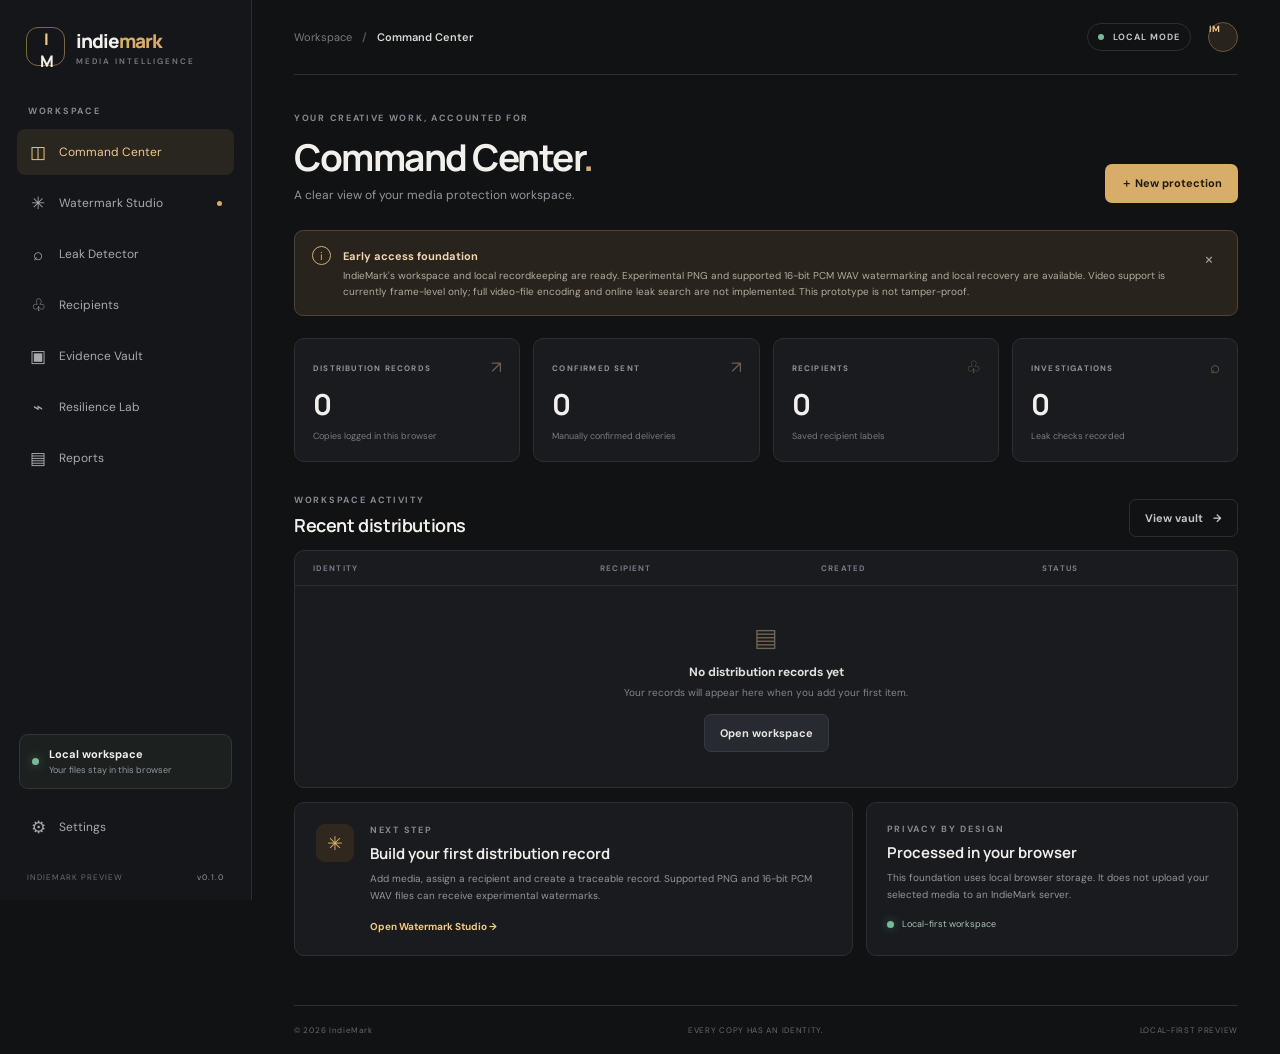
==== commit 4cb2d79b: "Make profile indicator non-interactive" ====
--- a/index.html
+++ b/index.html
@@ -104,7 +104,7 @@
             <i></i> LOCAL MODE
           </span>
 
-          <button class="avatar" title="Local profile">IM</button>
+          <span class="avatar" aria-label="Local profile">IM</span>
         </div>
 
       </header>
@@ -598,17 +598,35 @@
           <span>▣</span>
 
           <div>
-            <b>Metadata-only foundation</b>
+            <b>Local records & protected copies</b>
 
             <p>
-              This version stores record details and hashes, not your original
-              media files. Browser storage can be cleared by your device or
-              browser.
-            </p>
-          </div>
-
-        </div>
-
+              IndieMark stores distribution details, file hashes and generated
+              watermarked copies in this browser. Original source files are not
+              retained. Browser storage can be cleared by your device or browser.
+            </p>
+          </div>
+
+        </div>
+
+
+        <div class="panel next-step-panel">
+          <div>
+            <div class="eyebrow">NEXT PROCESS</div>
+            <h3>Verify your downloaded copy</h3>
+            <p>After creating a watermarked PNG or supported WAV, open Leak Detector and select that downloaded IndieMark file to check recovery.</p>
+          </div>
+          <button class="button primary" type="button" data-go="detector">Open Leak Detector →</button>
+        </div>
+
+        <div class="panel saved-files-panel">
+          <div class="eyebrow">PROTECTED FILES</div>
+          <h3>Download your watermarked copies</h3>
+          <p>Protected files are kept in this browser on this device. Tap Download whenever you need a copy.</p>
+          <div id="protectedFiles" class="protected-files-list">
+            <p class="fine-print">No protected files saved yet.</p>
+          </div>
+        </div>
 
         <div class="panel table-panel">
 
@@ -779,8 +797,8 @@
               <h3>Delete local workspace data</h3>
 
               <p>
-                Permanently remove recipients and distribution records saved
-                by this preview in this browser.
+                Permanently remove recipients, distribution records, investigation entries
+                and saved protected copies from this browser.
               </p>
             </div>
 
--- a/styles.css
+++ b/styles.css
@@ -1458,3 +1458,53 @@
 .quick-recipient input{min-width:0;flex:1}
 .field-hint{display:block;margin-top:7px;color:var(--muted,#8b929c);font-size:12px;line-height:1.5}
 @media(max-width:520px){.quick-recipient{align-items:stretch}.quick-recipient .button{white-space:nowrap}}
+
+.legal-links a{color:var(--accent,#a99bff);text-decoration:none}.legal-links a:hover{text-decoration:underline}
+.form-panel .button.full{display:flex;width:100%;min-height:48px;justify-content:center;margin-top:18px;position:relative;z-index:1}
+
+.next-step-panel{display:flex;align-items:center;justify-content:space-between;gap:18px;margin:18px 0;padding:22px 24px;border:1px solid var(--line);border-radius:16px;background:var(--panel)}.next-step-panel h3{margin:5px 0}.next-step-panel p{margin:0;color:var(--muted);font-size:13px;line-height:1.55;max-width:620px}@media(max-width:640px){.next-step-panel{align-items:stretch;flex-direction:column}.next-step-panel .button{width:100%;justify-content:center}}
+
+
+/* Mobile-friendly file picker controls */
+.dropzone {
+  position: relative;
+  overflow: hidden;
+  cursor: pointer;
+  -webkit-tap-highlight-color: transparent;
+}
+
+.dropzone input[type="file"] {
+  display: block;
+  position: absolute;
+  inset: 0;
+  width: 100%;
+  height: 100%;
+  opacity: 0;
+  cursor: pointer;
+  z-index: 5;
+}
+
+#labInput {
+  display: block !important;
+  position: absolute;
+  width: 1px;
+  height: 1px;
+  padding: 0;
+  margin: -1px;
+  overflow: hidden;
+  clip: rect(0, 0, 0, 0);
+  white-space: nowrap;
+  border: 0;
+}
+
+/* Evidence Vault protected-file downloads */
+.saved-files-panel{margin:18px 0;padding:22px;border:1px solid var(--line);border-radius:14px;background:var(--panel)}
+.saved-files-panel h3{margin:6px 0}
+.saved-files-panel>p{color:var(--muted);font-size:13px;line-height:1.5}
+.protected-files-list{display:grid;gap:10px;margin-top:14px}
+.protected-file-row{display:flex;align-items:center;justify-content:space-between;gap:14px;padding:13px;border:1px solid var(--line);border-radius:10px;background:var(--surface,#17191c)}
+.protected-file-row>div{min-width:0;display:grid;gap:5px}
+.protected-file-row b{overflow-wrap:anywhere;font-size:13px}
+.protected-file-row small{color:var(--muted);font-size:11px}
+.protected-download{flex-shrink:0;text-decoration:none;min-height:42px;display:inline-flex;align-items:center;justify-content:center}
+@media(max-width:520px){.protected-file-row{align-items:stretch;flex-direction:column}.protected-download{width:100%}}
